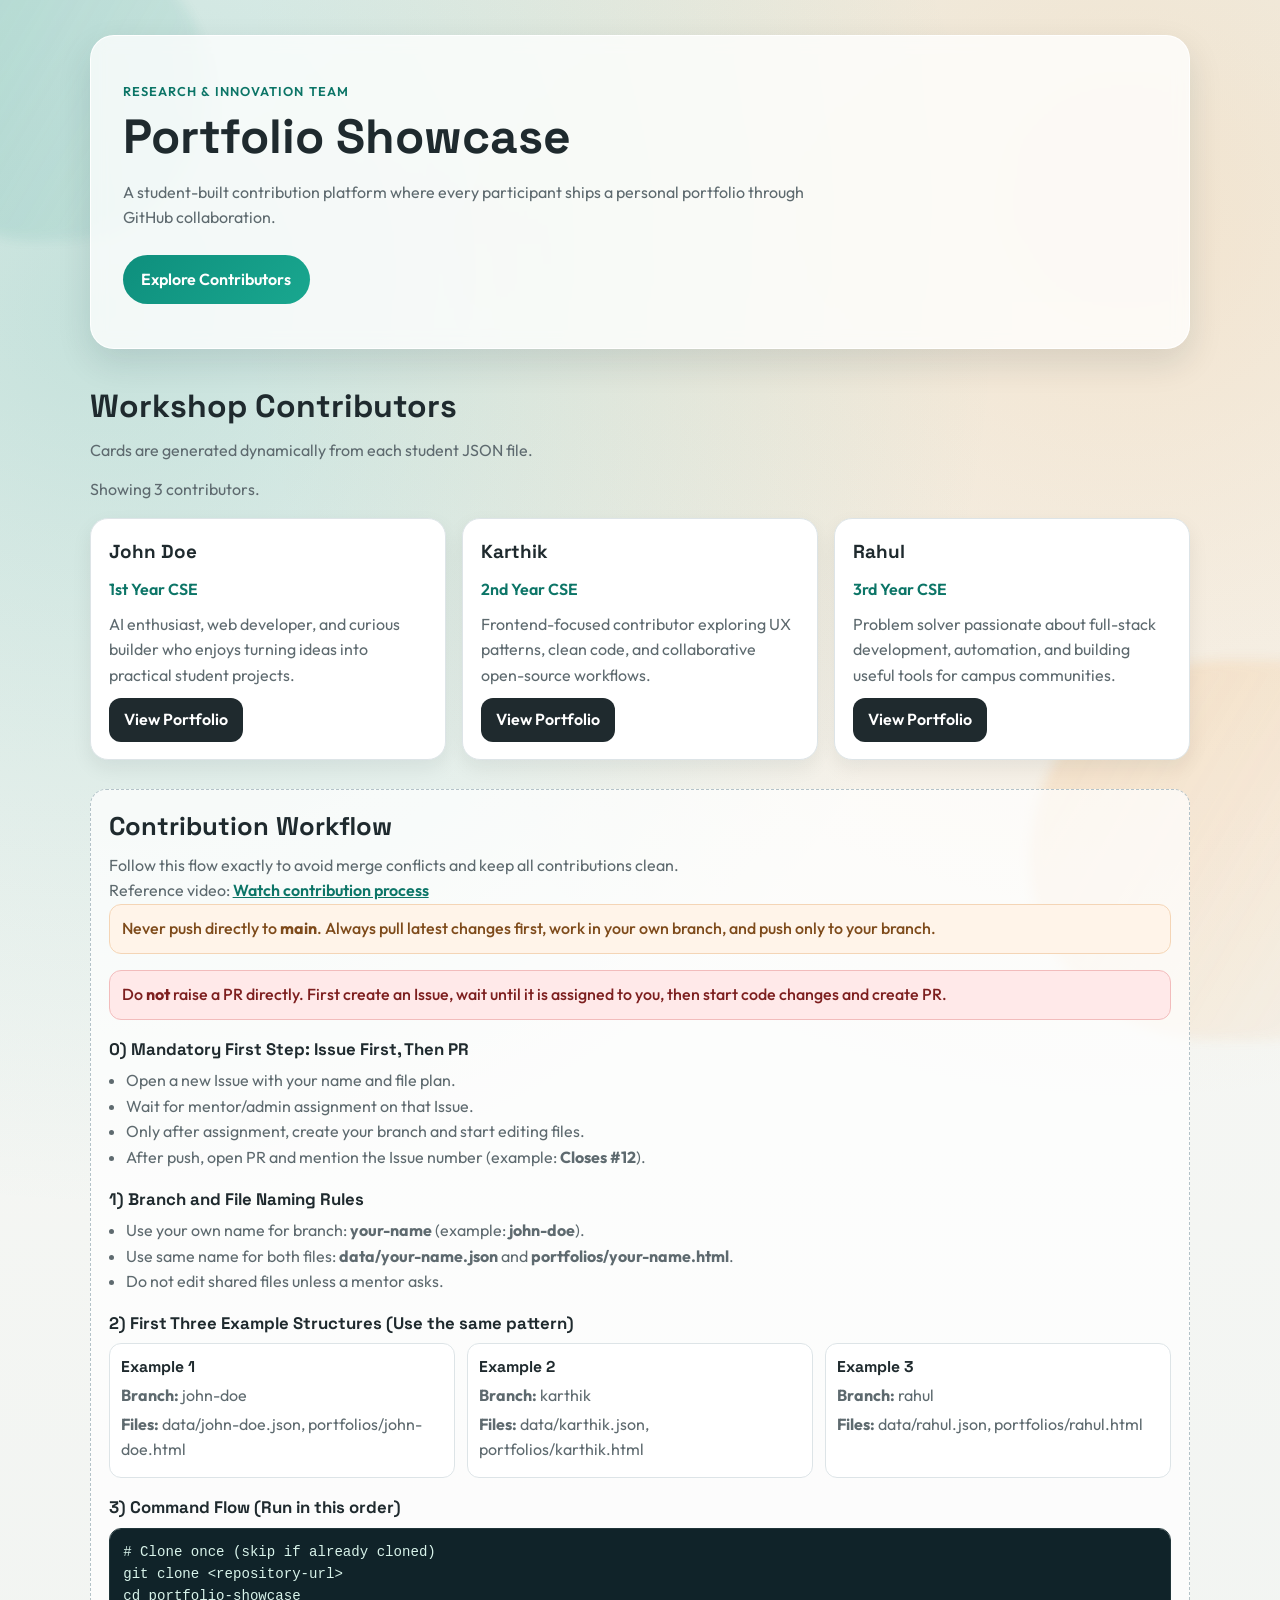
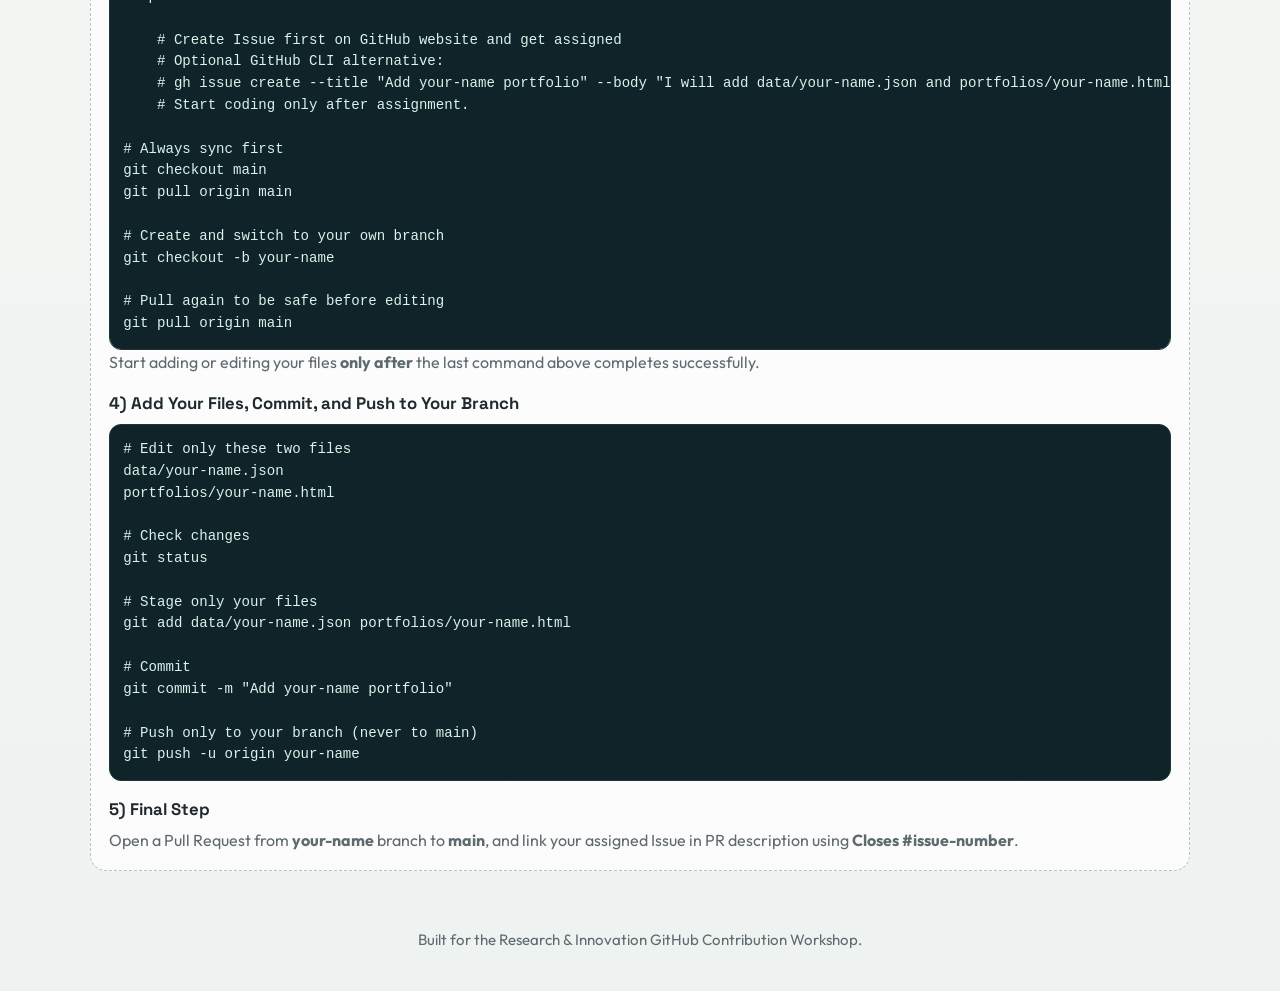
==== index.html @ 4a0dd274 "starters" ====
<!DOCTYPE html>
<html lang="en">
<head>
  <meta charset="UTF-8" />
  <meta name="viewport" content="width=device-width, initial-scale=1.0" />
  <title>Research & Innovation Portfolio Showcase</title>
  <meta
    name="description"
    content="A collaborative portfolio showcase for the Research and Innovation GitHub contribution workshop."
  />
  <link rel="preconnect" href="https://fonts.googleapis.com" />
  <link rel="preconnect" href="https://fonts.gstatic.com" crossorigin />
  <link
    href="https://fonts.googleapis.com/css2?family=Outfit:wght@300;400;500;600;700&family=Space+Grotesk:wght@500;600;700&display=swap"
    rel="stylesheet"
  />
  <link rel="stylesheet" href="style.css" />
</head>
<body>
  <div class="bg-orb orb-one" aria-hidden="true"></div>
  <div class="bg-orb orb-two" aria-hidden="true"></div>

  <header class="hero reveal">
    <p class="hero-kicker">Research & Innovation Team</p>
    <h1>Portfolio Showcase</h1>
    <p class="hero-text">
      A student-built contribution platform where every participant ships a personal portfolio
      through GitHub collaboration.
    </p>
    <a class="hero-cta" href="#contributors">Explore Contributors</a>
  </header>

  <main>
    <section class="showcase reveal" id="contributors" aria-labelledby="contributors-title">
      <div class="section-head">
        <h2 id="contributors-title">Workshop Contributors</h2>
        <p>Cards are generated dynamically from each student JSON file.</p>
      </div>

      <p class="status" id="status" aria-live="polite">Loading contributors...</p>
      <div class="contributors-grid" id="contributorsGrid"></div>
    </section>

    <section class="workflow reveal" aria-labelledby="workflow-title">
      <h2 id="workflow-title">Contribution Workflow</h2>
      <p class="workflow-lead">
        Follow this flow exactly to avoid merge conflicts and keep all contributions clean.
      </p>

      <p class="workflow-video">
        Reference video:
        <a href="https://www.youtube.com/watch?v=v2X51AVgl3o" target="_blank" rel="noopener">
          Watch contribution process
        </a>
      </p>

      <div class="workflow-alert">
        Never push directly to <strong>main</strong>. Always pull latest changes first, work in your
        own branch, and push only to your branch.
      </div>

      <div class="workflow-alert workflow-alert-strong">
        Do <strong>not</strong> raise a PR directly. First create an Issue, wait until it is
        assigned to you, then start code changes and create PR.
      </div>

      <h3>0) Mandatory First Step: Issue First, Then PR</h3>
      <ul class="workflow-list">
        <li>Open a new Issue with your name and file plan.</li>
        <li>Wait for mentor/admin assignment on that Issue.</li>
        <li>Only after assignment, create your branch and start editing files.</li>
        <li>After push, open PR and mention the Issue number (example: <strong>Closes #12</strong>).</li>
      </ul>

      <h3>1) Branch and File Naming Rules</h3>
      <ul class="workflow-list">
        <li>Use your own name for branch: <strong>your-name</strong> (example: <strong>john-doe</strong>).</li>
        <li>Use same name for both files: <strong>data/your-name.json</strong> and <strong>portfolios/your-name.html</strong>.</li>
        <li>Do not edit shared files unless a mentor asks.</li>
      </ul>

      <h3>2) First Three Example Structures (Use the same pattern)</h3>
      <div class="workflow-grid">
        <div class="workflow-card">
          <h4>Example 1</h4>
          <p><strong>Branch:</strong> john-doe</p>
          <p><strong>Files:</strong> data/john-doe.json, portfolios/john-doe.html</p>
        </div>
        <div class="workflow-card">
          <h4>Example 2</h4>
          <p><strong>Branch:</strong> karthik</p>
          <p><strong>Files:</strong> data/karthik.json, portfolios/karthik.html</p>
        </div>
        <div class="workflow-card">
          <h4>Example 3</h4>
          <p><strong>Branch:</strong> rahul</p>
          <p><strong>Files:</strong> data/rahul.json, portfolios/rahul.html</p>
        </div>
      </div>

      <h3>3) Command Flow (Run in this order)</h3>
      <pre class="workflow-code"><code># Clone once (skip if already cloned)
git clone &lt;repository-url&gt;
cd portfolio-showcase

    # Create Issue first on GitHub website and get assigned
    # Optional GitHub CLI alternative:
    # gh issue create --title "Add your-name portfolio" --body "I will add data/your-name.json and portfolios/your-name.html"
    # Start coding only after assignment.

# Always sync first
git checkout main
git pull origin main

# Create and switch to your own branch
git checkout -b your-name

# Pull again to be safe before editing
git pull origin main
</code></pre>

      <p class="workflow-note">
        Start adding or editing your files <strong>only after</strong> the last command above completes
        successfully.
      </p>

      <h3>4) Add Your Files, Commit, and Push to Your Branch</h3>
      <pre class="workflow-code"><code># Edit only these two files
data/your-name.json
portfolios/your-name.html

# Check changes
git status

# Stage only your files
git add data/your-name.json portfolios/your-name.html

# Commit
git commit -m "Add your-name portfolio"

# Push only to your branch (never to main)
git push -u origin your-name
</code></pre>

      <h3>5) Final Step</h3>
      <p class="workflow-note">
        Open a Pull Request from <strong>your-name</strong> branch to <strong>main</strong>, and
        link your assigned Issue in PR description using <strong>Closes #issue-number</strong>.
      </p>
    </section>
  </main>

  <footer class="site-footer reveal">
    <p>Built for the Research & Innovation GitHub Contribution Workshop.</p>
  </footer>

  <script src="script.js" defer></script>
</body>
</html>
---- style.css ----
:root {
  --bg: #f6f7f4;
  --surface: #ffffff;
  --text: #1f2a2e;
  --muted: #5e6a6f;
  --accent: #0e8f7d;
  --accent-strong: #0c7567;
  --border: #dde4e7;
  --shadow: 0 14px 34px rgba(20, 44, 52, 0.12);
}

* {
  box-sizing: border-box;
}

html,
body {
  margin: 0;
  padding: 0;
}

body {
  font-family: "Outfit", "Segoe UI", sans-serif;
  color: var(--text);
  min-height: 100vh;
  background:
    radial-gradient(circle at 8% 12%, rgba(14, 143, 125, 0.2) 0, transparent 35%),
    radial-gradient(circle at 88% 8%, rgba(242, 162, 77, 0.22) 0, transparent 34%),
    linear-gradient(180deg, #f0f5f2 0%, var(--bg) 30%, #eef2f0 100%);
  padding: 2.2rem 1rem 1rem;
  line-height: 1.6;
  position: relative;
  overflow-x: hidden;
}

.bg-orb {
  position: fixed;
  z-index: -1;
  filter: blur(6px);
  opacity: 0.6;
}

.orb-one {
  width: 300px;
  height: 300px;
  border-radius: 45% 55% 55% 45%;
  background: linear-gradient(120deg, rgba(14, 143, 125, 0.3), rgba(14, 143, 125, 0.05));
  top: -60px;
  left: -90px;
  animation: float 10s ease-in-out infinite;
}

.orb-two {
  width: 380px;
  height: 380px;
  border-radius: 60% 40% 45% 55%;
  background: linear-gradient(120deg, rgba(242, 162, 77, 0.32), rgba(242, 162, 77, 0.08));
  bottom: -140px;
  right: -130px;
  animation: float 12s ease-in-out infinite reverse;
}

.hero,
.showcase,
.site-footer {
  width: min(1100px, 100%);
  margin: 0 auto;
}

.hero {
  background: rgba(255, 255, 255, 0.78);
  backdrop-filter: blur(8px);
  border: 1px solid rgba(255, 255, 255, 0.9);
  border-radius: 24px;
  box-shadow: var(--shadow);
  padding: 2.8rem 2rem;
  margin-bottom: 2rem;
}

.hero-kicker {
  margin: 0;
  color: var(--accent-strong);
  font-weight: 600;
  letter-spacing: 0.08em;
  text-transform: uppercase;
  font-size: 0.8rem;
}

.hero h1 {
  margin: 0.5rem 0 0;
  font-family: "Space Grotesk", "Segoe UI", sans-serif;
  font-size: clamp(2rem, 4vw, 3rem);
  line-height: 1.15;
}

.hero-text {
  margin: 0.95rem 0 1.5rem;
  max-width: 65ch;
  color: var(--muted);
}

.hero-cta {
  display: inline-block;
  text-decoration: none;
  color: #ffffff;
  background: linear-gradient(135deg, var(--accent), #19a78f);
  font-weight: 600;
  padding: 0.72rem 1.15rem;
  border-radius: 999px;
  transition: transform 0.2s ease, box-shadow 0.25s ease, filter 0.2s ease;
}

.hero-cta:hover,
.hero-cta:focus-visible {
  transform: translateY(-2px);
  box-shadow: 0 10px 18px rgba(14, 143, 125, 0.3);
  filter: brightness(1.04);
}

.showcase {
  margin-bottom: 1.8rem;
}

.workflow {
  width: min(1100px, 100%);
  margin: 0 auto 1.8rem;
  padding: 1rem 1.1rem;
  border-radius: 16px;
  border: 1px dashed #b4c3c9;
  background: rgba(255, 255, 255, 0.72);
}

.workflow h2 {
  margin: 0 0 0.35rem;
  font-family: "Space Grotesk", "Segoe UI", sans-serif;
  font-size: clamp(1.25rem, 2.2vw, 1.6rem);
}

.workflow p {
  margin: 0;
  color: var(--muted);
}

.workflow-lead {
  margin: 0 0 0.7rem;
  color: var(--muted);
}

.workflow-video {
  margin: 0 0 0.7rem;
  color: var(--muted);
}

.workflow-video a {
  color: var(--accent-strong);
  font-weight: 600;
}

.workflow-video a:hover,
.workflow-video a:focus-visible {
  color: var(--accent);
}

.workflow-alert {
  margin: 0 0 1rem;
  padding: 0.7rem 0.8rem;
  border-radius: 12px;
  background: #fff4e9;
  border: 1px solid #f4d5b6;
  color: #7e4b1b;
  font-weight: 500;
}

.workflow-alert-strong {
  background: #ffe9e9;
  border-color: #f2bcbc;
  color: #7d1f1f;
}

.workflow h3 {
  margin: 0.95rem 0 0.35rem;
  font-family: "Space Grotesk", "Segoe UI", sans-serif;
  font-size: 1.05rem;
}

.workflow h4 {
  margin: 0 0 0.2rem;
  font-family: "Space Grotesk", "Segoe UI", sans-serif;
  font-size: 0.98rem;
}

.workflow-list {
  margin: 0;
  padding-left: 1.1rem;
  color: var(--muted);
}

.workflow-grid {
  display: grid;
  grid-template-columns: repeat(3, minmax(0, 1fr));
  gap: 0.7rem;
}

.workflow-card {
  border: 1px solid var(--border);
  border-radius: 12px;
  background: rgba(255, 255, 255, 0.86);
  padding: 0.7rem;
}

.workflow-card p {
  margin: 0.2rem 0;
  color: var(--muted);
  word-break: break-word;
}

.workflow-code {
  margin: 0.45rem 0 0;
  border-radius: 12px;
  border: 1px solid #20353a;
  background: #102329;
  color: #d8f3ea;
  overflow-x: auto;
}

.workflow-code code {
  display: block;
  font-family: "Consolas", "Courier New", monospace;
  font-size: 0.88rem;
  line-height: 1.55;
  padding: 0.85rem;
}

.workflow-note {
  margin: 0.55rem 0 0;
  color: #3f4c50;
}

.section-head {
  margin-bottom: 0.8rem;
}

.section-head h2 {
  margin: 0;
  font-family: "Space Grotesk", "Segoe UI", sans-serif;
  font-size: clamp(1.5rem, 2.5vw, 2rem);
}

.section-head p {
  margin: 0.35rem 0 0;
  color: var(--muted);
}

.status {
  margin: 0.2rem 0 1rem;
  color: var(--muted);
  min-height: 1.5rem;
}

.contributors-grid {
  display: grid;
  gap: 1rem;
  grid-template-columns: repeat(3, minmax(0, 1fr));
}

.card {
  background: var(--surface);
  border: 1px solid var(--border);
  border-radius: 18px;
  padding: 1.1rem;
  box-shadow: 0 8px 20px rgba(13, 23, 35, 0.07);
  display: flex;
  flex-direction: column;
  gap: 0.6rem;
  transition: transform 0.2s ease, box-shadow 0.25s ease;
}

.card:hover {
  transform: translateY(-6px) scale(1.01);
  box-shadow: 0 18px 30px rgba(13, 23, 35, 0.14);
}

.card h3 {
  margin: 0;
  font-size: 1.18rem;
  font-family: "Space Grotesk", "Segoe UI", sans-serif;
}

.card .year {
  margin: 0;
  color: var(--accent-strong);
  font-weight: 600;
}

.card .intro {
  margin: 0;
  color: var(--muted);
  display: -webkit-box;
  line-clamp: 5;
  -webkit-line-clamp: 5;
  -webkit-box-orient: vertical;
  overflow: hidden;
  min-height: calc(1.6em * 3);
}

.card a {
  margin-top: auto;
  align-self: flex-start;
  text-decoration: none;
  border-radius: 12px;
  color: #ffffff;
  background: var(--text);
  font-weight: 600;
  padding: 0.56rem 0.95rem;
  transition: transform 0.18s ease, background-color 0.2s ease;
}

.card a:hover,
.card a:focus-visible {
  background: #121a1d;
  transform: translateY(-2px);
}

.site-footer {
  text-align: center;
  color: var(--muted);
  padding: 0.8rem 0 0.5rem;
  font-size: 0.94rem;
}

.reveal {
  opacity: 0;
  transform: translateY(18px);
  transition: opacity 0.6s ease, transform 0.6s ease;
}

.reveal.visible {
  opacity: 1;
  transform: translateY(0);
}

@keyframes float {
  0%,
  100% {
    transform: translateY(0) rotate(0deg);
  }

  50% {
    transform: translateY(-12px) rotate(3deg);
  }
}

@media (max-width: 950px) {
  .contributors-grid {
    grid-template-columns: repeat(2, minmax(0, 1fr));
  }

  .workflow-grid {
    grid-template-columns: 1fr;
  }
}

@media (max-width: 640px) {
  body {
    padding-top: 1rem;
  }

  .hero {
    border-radius: 20px;
    padding: 2rem 1.2rem;
  }

  .contributors-grid {
    grid-template-columns: 1fr;
  }
}
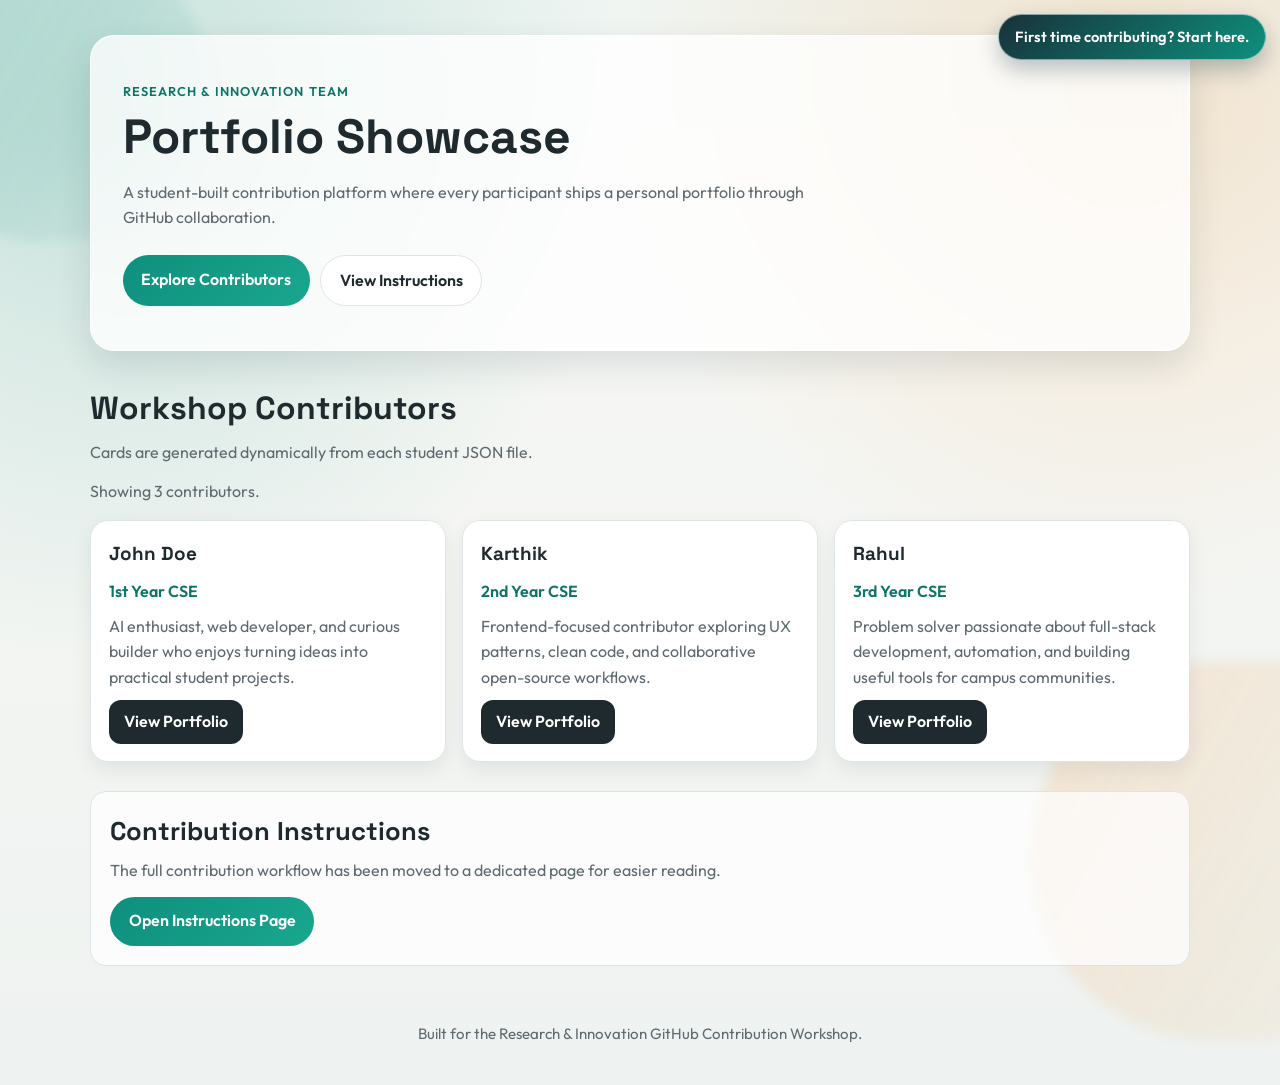
==== commit 0b5743a0: "added templates page" ====
--- a/index.html
+++ b/index.html
@@ -19,6 +19,13 @@
 <body>
   <div class="bg-orb orb-one" aria-hidden="true"></div>
   <div class="bg-orb orb-two" aria-hidden="true"></div>
+  <a
+    class="floating-help-link"
+    href="instructions.html"
+    aria-label="First time contributing? Start here"
+  >
+    First time contributing? Start here.
+  </a>
 
   <header class="hero reveal">
     <p class="hero-kicker">Research & Innovation Team</p>
@@ -27,7 +34,10 @@
       A student-built contribution platform where every participant ships a personal portfolio
       through GitHub collaboration.
     </p>
-    <a class="hero-cta" href="#contributors">Explore Contributors</a>
+    <div class="hero-actions">
+      <a class="hero-cta" href="#contributors">Explore Contributors</a>
+      <a class="hero-cta hero-cta-secondary" href="instructions.html">View Instructions</a>
+    </div>
   </header>
 
   <main>
@@ -41,112 +51,12 @@
       <div class="contributors-grid" id="contributorsGrid"></div>
     </section>
 
-    <section class="workflow reveal" aria-labelledby="workflow-title">
-      <h2 id="workflow-title">Contribution Workflow</h2>
-      <p class="workflow-lead">
-        Follow this flow exactly to avoid merge conflicts and keep all contributions clean.
+    <section class="workflow-preview reveal" aria-labelledby="workflow-preview-title">
+      <h2 id="workflow-preview-title">Contribution Instructions</h2>
+      <p>
+        The full contribution workflow has been moved to a dedicated page for easier reading.
       </p>
-
-      <p class="workflow-video">
-        Reference video:
-        <a href="https://www.youtube.com/watch?v=v2X51AVgl3o" target="_blank" rel="noopener">
-          Watch contribution process
-        </a>
-      </p>
-
-      <div class="workflow-alert">
-        Never push directly to <strong>main</strong>. Always pull latest changes first, work in your
-        own branch, and push only to your branch.
-      </div>
-
-      <div class="workflow-alert workflow-alert-strong">
-        Do <strong>not</strong> raise a PR directly. First create an Issue, wait until it is
-        assigned to you, then start code changes and create PR.
-      </div>
-
-      <h3>0) Mandatory First Step: Issue First, Then PR</h3>
-      <ul class="workflow-list">
-        <li>Open a new Issue with your name and file plan.</li>
-        <li>Wait for mentor/admin assignment on that Issue.</li>
-        <li>Only after assignment, create your branch and start editing files.</li>
-        <li>After push, open PR and mention the Issue number (example: <strong>Closes #12</strong>).</li>
-      </ul>
-
-      <h3>1) Branch and File Naming Rules</h3>
-      <ul class="workflow-list">
-        <li>Use your own name for branch: <strong>your-name</strong> (example: <strong>john-doe</strong>).</li>
-        <li>Use same name for both files: <strong>data/your-name.json</strong> and <strong>portfolios/your-name.html</strong>.</li>
-        <li>Do not edit shared files unless a mentor asks.</li>
-      </ul>
-
-      <h3>2) First Three Example Structures (Use the same pattern)</h3>
-      <div class="workflow-grid">
-        <div class="workflow-card">
-          <h4>Example 1</h4>
-          <p><strong>Branch:</strong> john-doe</p>
-          <p><strong>Files:</strong> data/john-doe.json, portfolios/john-doe.html</p>
-        </div>
-        <div class="workflow-card">
-          <h4>Example 2</h4>
-          <p><strong>Branch:</strong> karthik</p>
-          <p><strong>Files:</strong> data/karthik.json, portfolios/karthik.html</p>
-        </div>
-        <div class="workflow-card">
-          <h4>Example 3</h4>
-          <p><strong>Branch:</strong> rahul</p>
-          <p><strong>Files:</strong> data/rahul.json, portfolios/rahul.html</p>
-        </div>
-      </div>
-
-      <h3>3) Command Flow (Run in this order)</h3>
-      <pre class="workflow-code"><code># Clone once (skip if already cloned)
-git clone &lt;repository-url&gt;
-cd portfolio-showcase
-
-    # Create Issue first on GitHub website and get assigned
-    # Optional GitHub CLI alternative:
-    # gh issue create --title "Add your-name portfolio" --body "I will add data/your-name.json and portfolios/your-name.html"
-    # Start coding only after assignment.
-
-# Always sync first
-git checkout main
-git pull origin main
-
-# Create and switch to your own branch
-git checkout -b your-name
-
-# Pull again to be safe before editing
-git pull origin main
-</code></pre>
-
-      <p class="workflow-note">
-        Start adding or editing your files <strong>only after</strong> the last command above completes
-        successfully.
-      </p>
-
-      <h3>4) Add Your Files, Commit, and Push to Your Branch</h3>
-      <pre class="workflow-code"><code># Edit only these two files
-data/your-name.json
-portfolios/your-name.html
-
-# Check changes
-git status
-
-# Stage only your files
-git add data/your-name.json portfolios/your-name.html
-
-# Commit
-git commit -m "Add your-name portfolio"
-
-# Push only to your branch (never to main)
-git push -u origin your-name
-</code></pre>
-
-      <h3>5) Final Step</h3>
-      <p class="workflow-note">
-        Open a Pull Request from <strong>your-name</strong> branch to <strong>main</strong>, and
-        link your assigned Issue in PR description using <strong>Closes #issue-number</strong>.
-      </p>
+      <a class="hero-cta" href="instructions.html">Open Instructions Page</a>
     </section>
   </main>
 
--- a/style.css
+++ b/style.css
@@ -60,6 +60,31 @@
   animation: float 12s ease-in-out infinite reverse;
 }
 
+.floating-help-link {
+  position: fixed;
+  top: 0.9rem;
+  right: 0.9rem;
+  z-index: 20;
+  text-decoration: none;
+  color: #ffffff;
+  background: linear-gradient(135deg, #17323a, #0e8f7d);
+  border: 1px solid rgba(255, 255, 255, 0.5);
+  border-radius: 999px;
+  padding: 0.62rem 1rem;
+  font-weight: 600;
+  font-size: 0.92rem;
+  white-space: nowrap;
+  box-shadow: 0 10px 22px rgba(14, 47, 56, 0.28);
+  transition: transform 0.2s ease, box-shadow 0.2s ease, filter 0.2s ease;
+}
+
+.floating-help-link:hover,
+.floating-help-link:focus-visible {
+  transform: translateY(-2px);
+  filter: brightness(1.04);
+  box-shadow: 0 13px 24px rgba(14, 47, 56, 0.34);
+}
+
 .hero,
 .showcase,
 .site-footer {
@@ -117,6 +142,24 @@
   filter: brightness(1.04);
 }
 
+.hero-actions {
+  display: flex;
+  flex-wrap: wrap;
+  gap: 0.65rem;
+}
+
+.hero-cta-secondary {
+  background: #ffffff;
+  color: var(--text);
+  border: 1px solid var(--border);
+}
+
+.hero-cta-secondary:hover,
+.hero-cta-secondary:focus-visible {
+  box-shadow: 0 10px 18px rgba(20, 44, 52, 0.16);
+  filter: none;
+}
+
 .showcase {
   margin-bottom: 1.8rem;
 }
@@ -128,6 +171,26 @@
   border-radius: 16px;
   border: 1px dashed #b4c3c9;
   background: rgba(255, 255, 255, 0.72);
+}
+
+.workflow-preview {
+  width: min(1100px, 100%);
+  margin: 0 auto 1.8rem;
+  padding: 1.2rem;
+  border-radius: 16px;
+  border: 1px solid var(--border);
+  background: rgba(255, 255, 255, 0.72);
+}
+
+.workflow-preview h2 {
+  margin: 0 0 0.35rem;
+  font-family: "Space Grotesk", "Segoe UI", sans-serif;
+  font-size: clamp(1.25rem, 2.2vw, 1.6rem);
+}
+
+.workflow-preview p {
+  margin: 0 0 0.85rem;
+  color: var(--muted);
 }
 
 .workflow h2 {
@@ -260,7 +323,8 @@
 .contributors-grid {
   display: grid;
   gap: 1rem;
-  grid-template-columns: repeat(3, minmax(0, 1fr));
+  grid-template-columns: repeat(auto-fit, minmax(240px, 1fr));
+  align-items: stretch;
 }
 
 .card {
@@ -272,6 +336,7 @@
   display: flex;
   flex-direction: column;
   gap: 0.6rem;
+  height: 100%;
   transition: transform 0.2s ease, box-shadow 0.25s ease;
 }
 
@@ -351,10 +416,6 @@
 }
 
 @media (max-width: 950px) {
-  .contributors-grid {
-    grid-template-columns: repeat(2, minmax(0, 1fr));
-  }
-
   .workflow-grid {
     grid-template-columns: 1fr;
   }
@@ -362,15 +423,20 @@
 
 @media (max-width: 640px) {
   body {
-    padding-top: 1rem;
+    padding-top: 4.8rem;
+  }
+
+  .floating-help-link {
+    top: 0.7rem;
+    left: 0.7rem;
+    right: 0.7rem;
+    white-space: normal;
+    text-align: center;
+    padding: 0.66rem 0.8rem;
   }
 
   .hero {
     border-radius: 20px;
     padding: 2rem 1.2rem;
   }
-
-  .contributors-grid {
-    grid-template-columns: 1fr;
-  }
-}
+}
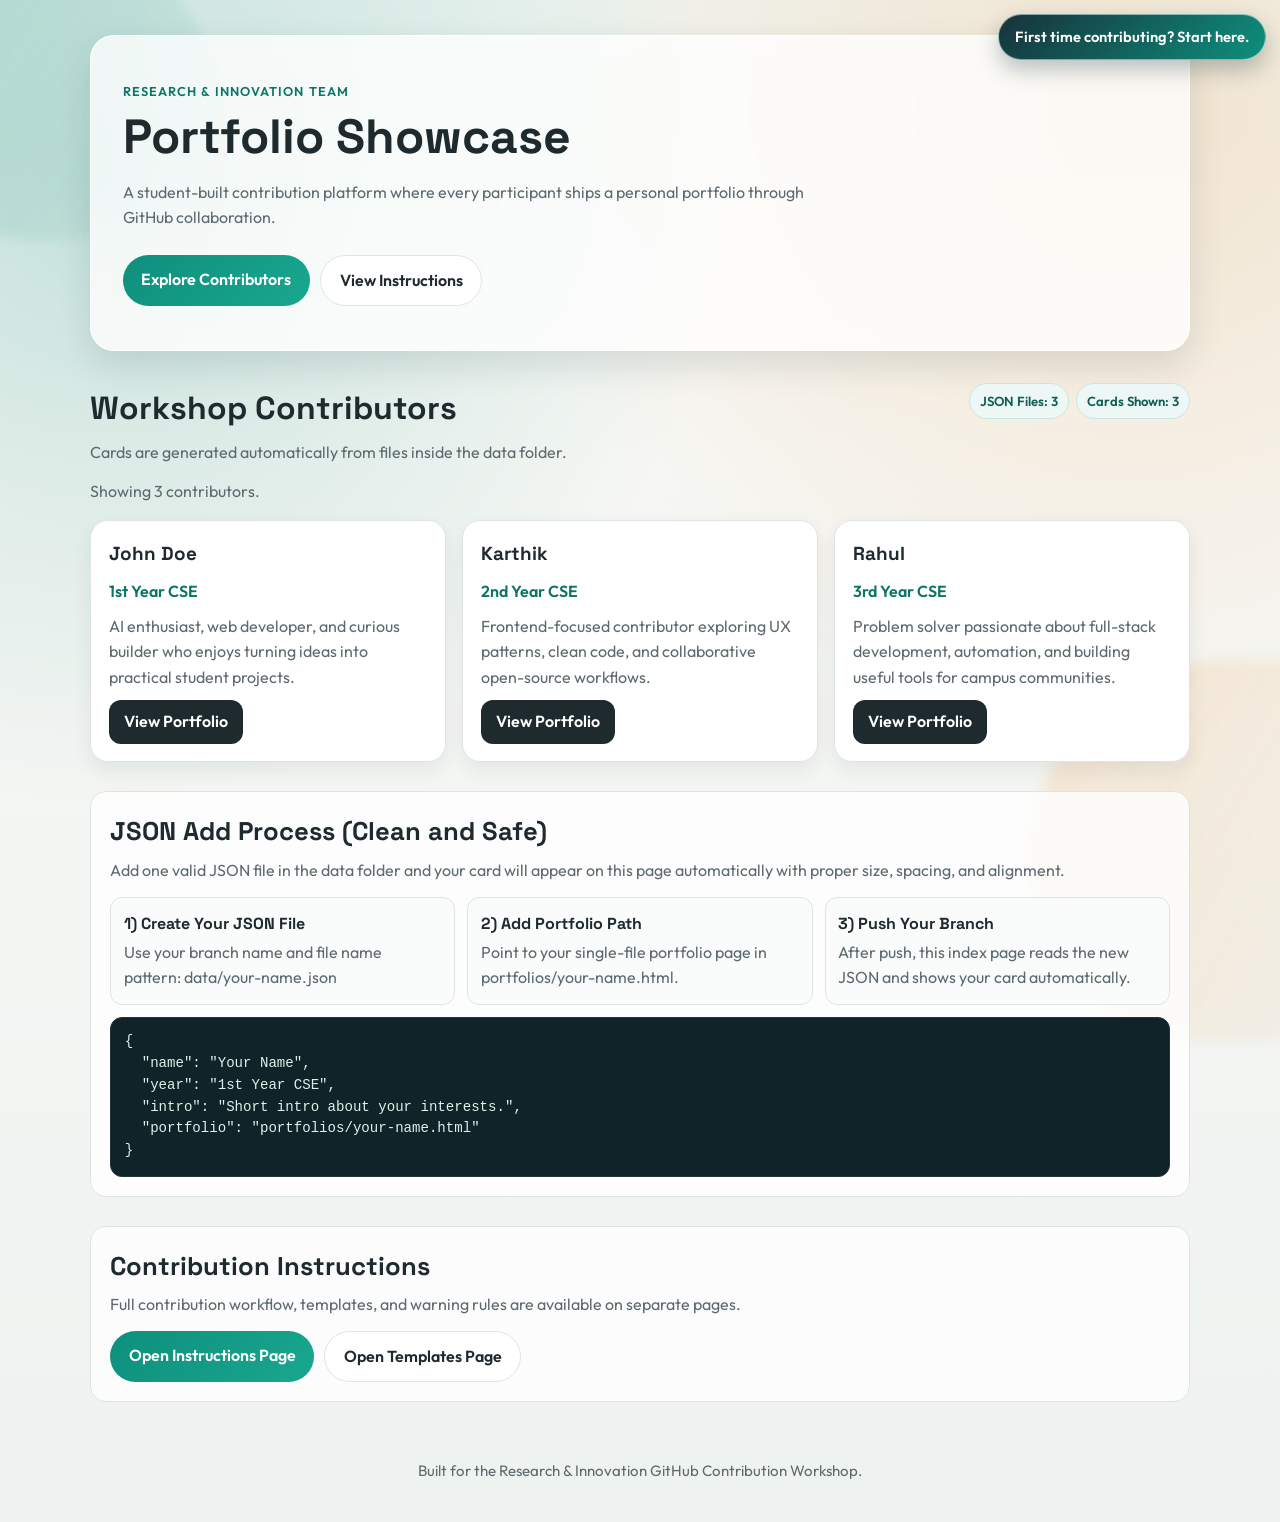
==== commit 24f68eef: "final changes" ====
--- a/index.html
+++ b/index.html
@@ -43,20 +43,60 @@
   <main>
     <section class="showcase reveal" id="contributors" aria-labelledby="contributors-title">
       <div class="section-head">
-        <h2 id="contributors-title">Workshop Contributors</h2>
-        <p>Cards are generated dynamically from each student JSON file.</p>
+        <div>
+          <h2 id="contributors-title">Workshop Contributors</h2>
+          <p>Cards are generated automatically from files inside the data folder.</p>
+        </div>
+        <div class="showcase-meta" aria-label="Contributor summary">
+          <span class="meta-pill" id="jsonFileCount">JSON Files: 0</span>
+          <span class="meta-pill" id="cardCount">Cards Shown: 0</span>
+        </div>
       </div>
 
       <p class="status" id="status" aria-live="polite">Loading contributors...</p>
       <div class="contributors-grid" id="contributorsGrid"></div>
     </section>
 
+    <section class="json-process reveal" aria-labelledby="json-process-title">
+      <h2 id="json-process-title">JSON Add Process (Clean and Safe)</h2>
+      <p>
+        Add one valid JSON file in the data folder and your card will appear on this page
+        automatically with proper size, spacing, and alignment.
+      </p>
+
+      <div class="json-process-grid">
+        <article class="json-step-card">
+          <h3>1) Create Your JSON File</h3>
+          <p>Use your branch name and file name pattern: data/your-name.json</p>
+        </article>
+        <article class="json-step-card">
+          <h3>2) Add Portfolio Path</h3>
+          <p>Point to your single-file portfolio page in portfolios/your-name.html.</p>
+        </article>
+        <article class="json-step-card">
+          <h3>3) Push Your Branch</h3>
+          <p>After push, this index page reads the new JSON and shows your card automatically.</p>
+        </article>
+      </div>
+
+      <pre class="workflow-code"><code>{
+  "name": "Your Name",
+  "year": "1st Year CSE",
+  "intro": "Short intro about your interests.",
+  "portfolio": "portfolios/your-name.html"
+}
+</code></pre>
+    </section>
+
     <section class="workflow-preview reveal" aria-labelledby="workflow-preview-title">
       <h2 id="workflow-preview-title">Contribution Instructions</h2>
       <p>
-        The full contribution workflow has been moved to a dedicated page for easier reading.
+        Full contribution workflow, templates, and warning rules are available on separate pages.
       </p>
-      <a class="hero-cta" href="instructions.html">Open Instructions Page</a>
+      <div class="hero-actions">
+        <a class="hero-cta" href="instructions.html">Open Instructions Page</a>
+        <a class="hero-cta hero-cta-secondary" href="templates.html">Open Templates Page</a>
+      </div>
     </section>
   </main>
 
--- a/style.css
+++ b/style.css
@@ -1,6 +1,7 @@
 :root {
   --bg: #f6f7f4;
   --surface: #ffffff;
+  --surface-soft: #f9fcfb;
   --text: #1f2a2e;
   --muted: #5e6a6f;
   --accent: #0e8f7d;
@@ -164,6 +165,50 @@
   margin-bottom: 1.8rem;
 }
 
+.json-process {
+  width: min(1100px, 100%);
+  margin: 0 auto 1.8rem;
+  padding: 1.2rem;
+  border-radius: 16px;
+  border: 1px solid var(--border);
+  background: rgba(255, 255, 255, 0.8);
+}
+
+.json-process h2 {
+  margin: 0 0 0.35rem;
+  font-family: "Space Grotesk", "Segoe UI", sans-serif;
+  font-size: clamp(1.25rem, 2.2vw, 1.6rem);
+}
+
+.json-process p {
+  margin: 0 0 0.85rem;
+  color: var(--muted);
+}
+
+.json-process-grid {
+  display: grid;
+  gap: 0.75rem;
+  grid-template-columns: repeat(auto-fit, minmax(220px, 1fr));
+  margin-bottom: 0.75rem;
+}
+
+.json-step-card {
+  border: 1px solid var(--border);
+  border-radius: 12px;
+  padding: 0.8rem;
+  background: var(--surface-soft);
+}
+
+.json-step-card h3 {
+  margin: 0 0 0.2rem;
+  font-family: "Space Grotesk", "Segoe UI", sans-serif;
+  font-size: 1rem;
+}
+
+.json-step-card p {
+  margin: 0;
+}
+
 .workflow {
   width: min(1100px, 100%);
   margin: 0 auto 1.8rem;
@@ -300,7 +345,30 @@
 }
 
 .section-head {
+  display: flex;
+  align-items: flex-start;
+  justify-content: space-between;
+  gap: 0.8rem;
   margin-bottom: 0.8rem;
+}
+
+.showcase-meta {
+  display: flex;
+  gap: 0.45rem;
+  flex-wrap: wrap;
+  justify-content: flex-end;
+}
+
+.meta-pill {
+  display: inline-flex;
+  align-items: center;
+  padding: 0.38rem 0.62rem;
+  border-radius: 999px;
+  background: #edf7f5;
+  color: #0f6054;
+  border: 1px solid #c8e6df;
+  font-size: 0.82rem;
+  font-weight: 600;
 }
 
 .section-head h2 {
@@ -416,6 +484,14 @@
 }
 
 @media (max-width: 950px) {
+  .section-head {
+    flex-direction: column;
+  }
+
+  .showcase-meta {
+    justify-content: flex-start;
+  }
+
   .workflow-grid {
     grid-template-columns: 1fr;
   }
